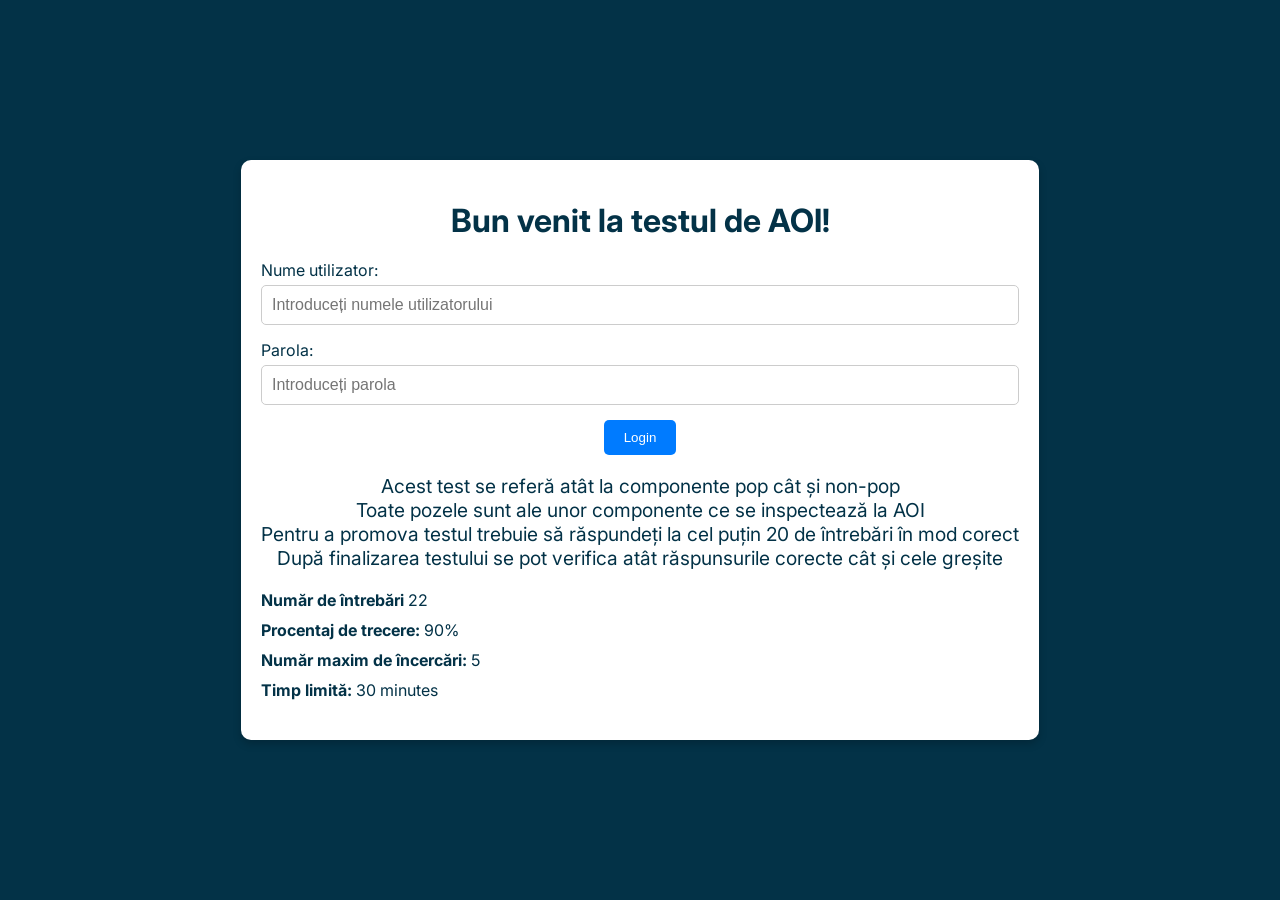
==== index.html @ 393716fb "Add files via upload" ====
<!DOCTYPE html>
<html lang="en">
<head>
    <meta charset="UTF-8">
    <meta name="viewport" content="width=device-width, initial-scale=1.0">
    <title>Welcome to the Test</title>
    <!-- Include Inter font from Google Fonts -->
    <link href="https://fonts.googleapis.com/css2?family=Inter:wght@400;700&display=swap" rel="stylesheet">
    <link rel="stylesheet" href="landing.css">
    <script src="script.js"></script>

</head>
<body>
    <div class="landing-container">
        <h1>Bun venit la testul de AOI!</h1>
        <form id="loginForm">
            <div class="form-group">
                <label for="username">Nume utilizator:</label>
                <input type="text" id="username" name="username" placeholder="Introduceți numele utilizatorului" required>
            </div>
            <div class="form-group">
                <label for="password">Parola:</label>
                <input type="password" id="password" name="password" placeholder="Introduceți parola" required>
            </div>
            <button type="button" id="loginButton" onclick="login(document.getElementById('username').value)">Login</button>

        </form>
        <div id="loginError" class="hidden">Autentificare eșuată. Verificați credențialele.</div>
        <p>Acest test se referă atât la componente pop cât și non-pop<br>Toate pozele sunt ale unor componente ce se inspectează la AOI <br>Pentru a promova testul trebuie să răspundeți la cel puțin 20 de întrebări în mod corect <br>După finalizarea testului se pot verifica atât răspunsurile corecte cât și cele greșite</p>
        <ul class="test-details">
            <li><strong>Număr de întrebări</strong> 22</li>
            <li><strong>Procentaj de trecere:</strong> 90%</li>
            <li><strong>Număr maxim de încercări:</strong> 5</li>
            <li><strong>Timp limită:</strong> 30 minutes</li>
        </ul>
    </div>
    <script>
        // Redirect to the test page
        document.getElementById('startTestButton').addEventListener('click', () => {
            window.location.href = 'Test_AOI.html';
        });
    </script>
</body>
</html>
---- landing.css ----
/* General styling */
body {
    font-family: 'Inter', Arial, sans-serif;
    margin: 0;
    padding: 0;
    background-color: #033247;
    color: white;
    display: flex;
    justify-content: center;
    align-items: center;
    height: 100vh;
}

.landing-container {
    text-align: center;
    max-width: 800px;
    padding: 20px;
    background-color: #fff;
    color: #033247;
    border-radius: 10px;
    box-shadow: 0 4px 8px rgba(0, 0, 0, 0.2);
}

.landing-container h1 {
    font-size: 2em;
    margin-bottom: 20px;
}

.landing-container p {
    font-size: 1.2em;
    margin-bottom: 20px;
}

.test-details {
    list-style-type: none;
    padding: 0;
    margin: 20px 0;
    font-size: 1em;
    text-align: left;
}

.test-details li {
    margin-bottom: 10px;
}

#startTestButton {
    padding: 15px 30px;
    font-size: 1.2em;
    background-color: #c62828;
    color: white;
    border: none;
    border-radius: 5px;
    cursor: pointer;
    transition: background-color 0.3s ease;
}

#startTestButton:hover {
    background-color: #af2810;
}

/* Styling for form fields */
.form-group {
    margin-bottom: 20px;
    text-align: left;
}

.form-group label {
    display: block;
    font-size: 1em;
    margin-bottom: 5px;
    color: #033247;
}

.form-group input {
    width: calc(100% - 20px);
    padding: 10px;
    font-size: 1em;
    border: 1px solid #ccc;
    border-radius: 5px;
    box-sizing: border-box;
}

.form-group {
    margin-bottom: 15px;
    text-align: left;
}

.form-group label {
    display: block;
    margin-bottom: 5px;
    font-size: 1em;
    color: #033247;
}

.form-group input {
    width: 100%;
    padding: 10px;
    font-size: 1em;
    border: 1px solid #ccc;
    border-radius: 5px;
    box-sizing: border-box;
}

#loginButton {
    padding: 10px 20px;
    background-color: #007bff;
    color: white;
    border: none;
    border-radius: 5px;
    cursor: pointer;
    transition: background-color 0.3s;
}

#loginButton:hover {
    background-color: #0056b3;
}

.hidden {
    display: none;
}

#loginError {
    color: red;
    font-size: 0.9em;
    margin-top: 10px;
}
.form-group {
    margin-bottom: 15px;
    text-align: left;
}

.form-group label {
    display: block;
    margin-bottom: 5px;
    font-size: 1em;
    color: #033247;
}

.form-group input {
    width: 100%;
    padding: 10px;
    font-size: 1em;
    border: 1px solid #ccc;
    border-radius: 5px;
    box-sizing: border-box;
}

#loginButton {
    padding: 10px 20px;
    background-color: #007bff;
    color: white;
    border: none;
    border-radius: 5px;
    cursor: pointer;
    transition: background-color 0.3s;
}

#loginButton:hover {
    background-color: #0056b3;
}

.hidden {
    display: none;
}

#loginError {
    color: red;
    font-size: 0.9em;
    margin-top: 10px;
}
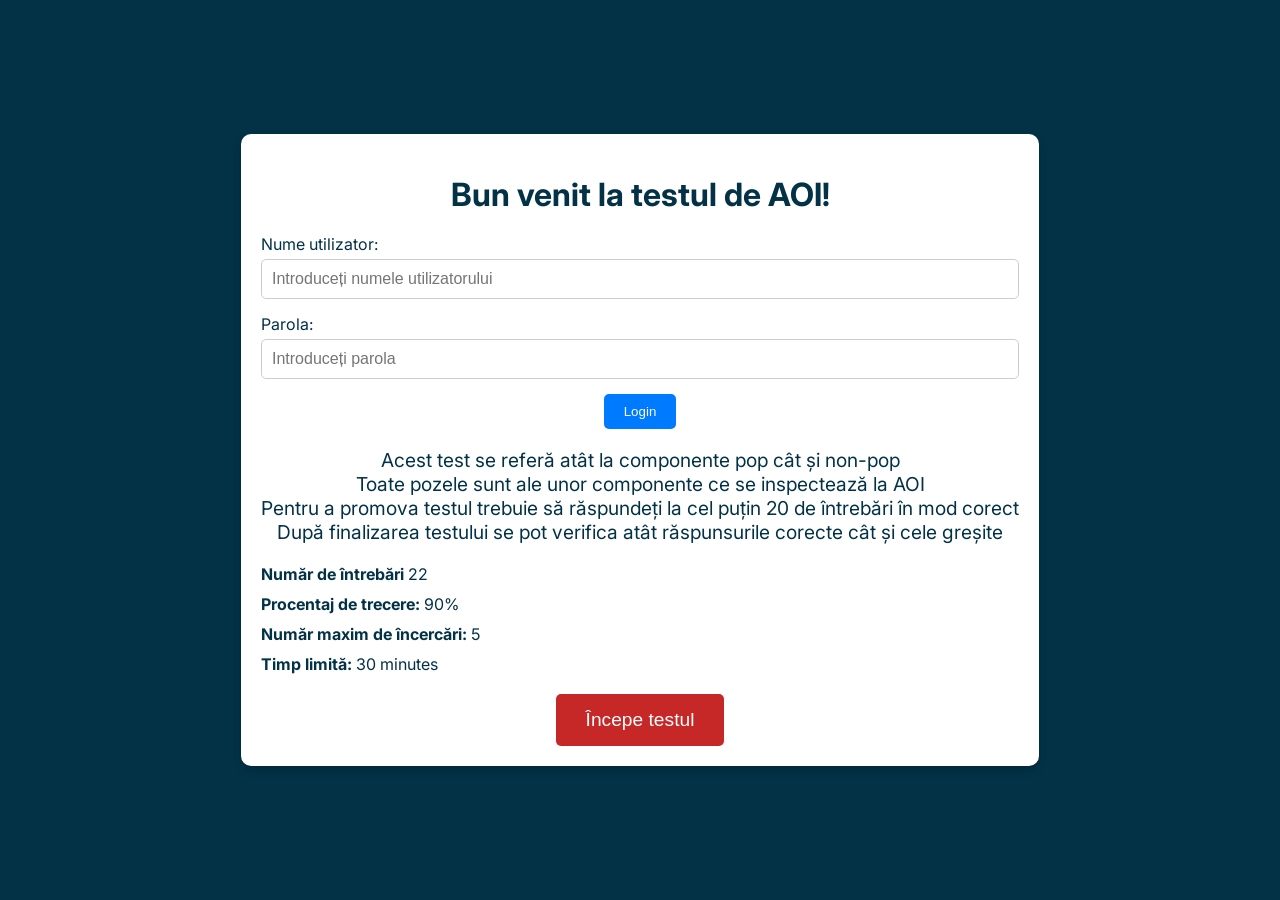
==== commit 23aa6c7c: "Add files via upload" ====
--- a/index.html
+++ b/index.html
@@ -7,7 +7,7 @@
     <!-- Include Inter font from Google Fonts -->
     <link href="https://fonts.googleapis.com/css2?family=Inter:wght@400;700&display=swap" rel="stylesheet">
     <link rel="stylesheet" href="landing.css">
-    <script src="script.js"></script>
+    
 
 </head>
 <body>
@@ -33,7 +33,9 @@
             <li><strong>Număr maxim de încercări:</strong> 5</li>
             <li><strong>Timp limită:</strong> 30 minutes</li>
         </ul>
+        <button id="startTestButton">Începe testul</button>
     </div>
+    <script src="script.js"></script>
     <script>
         // Redirect to the test page
         document.getElementById('startTestButton').addEventListener('click', () => {
